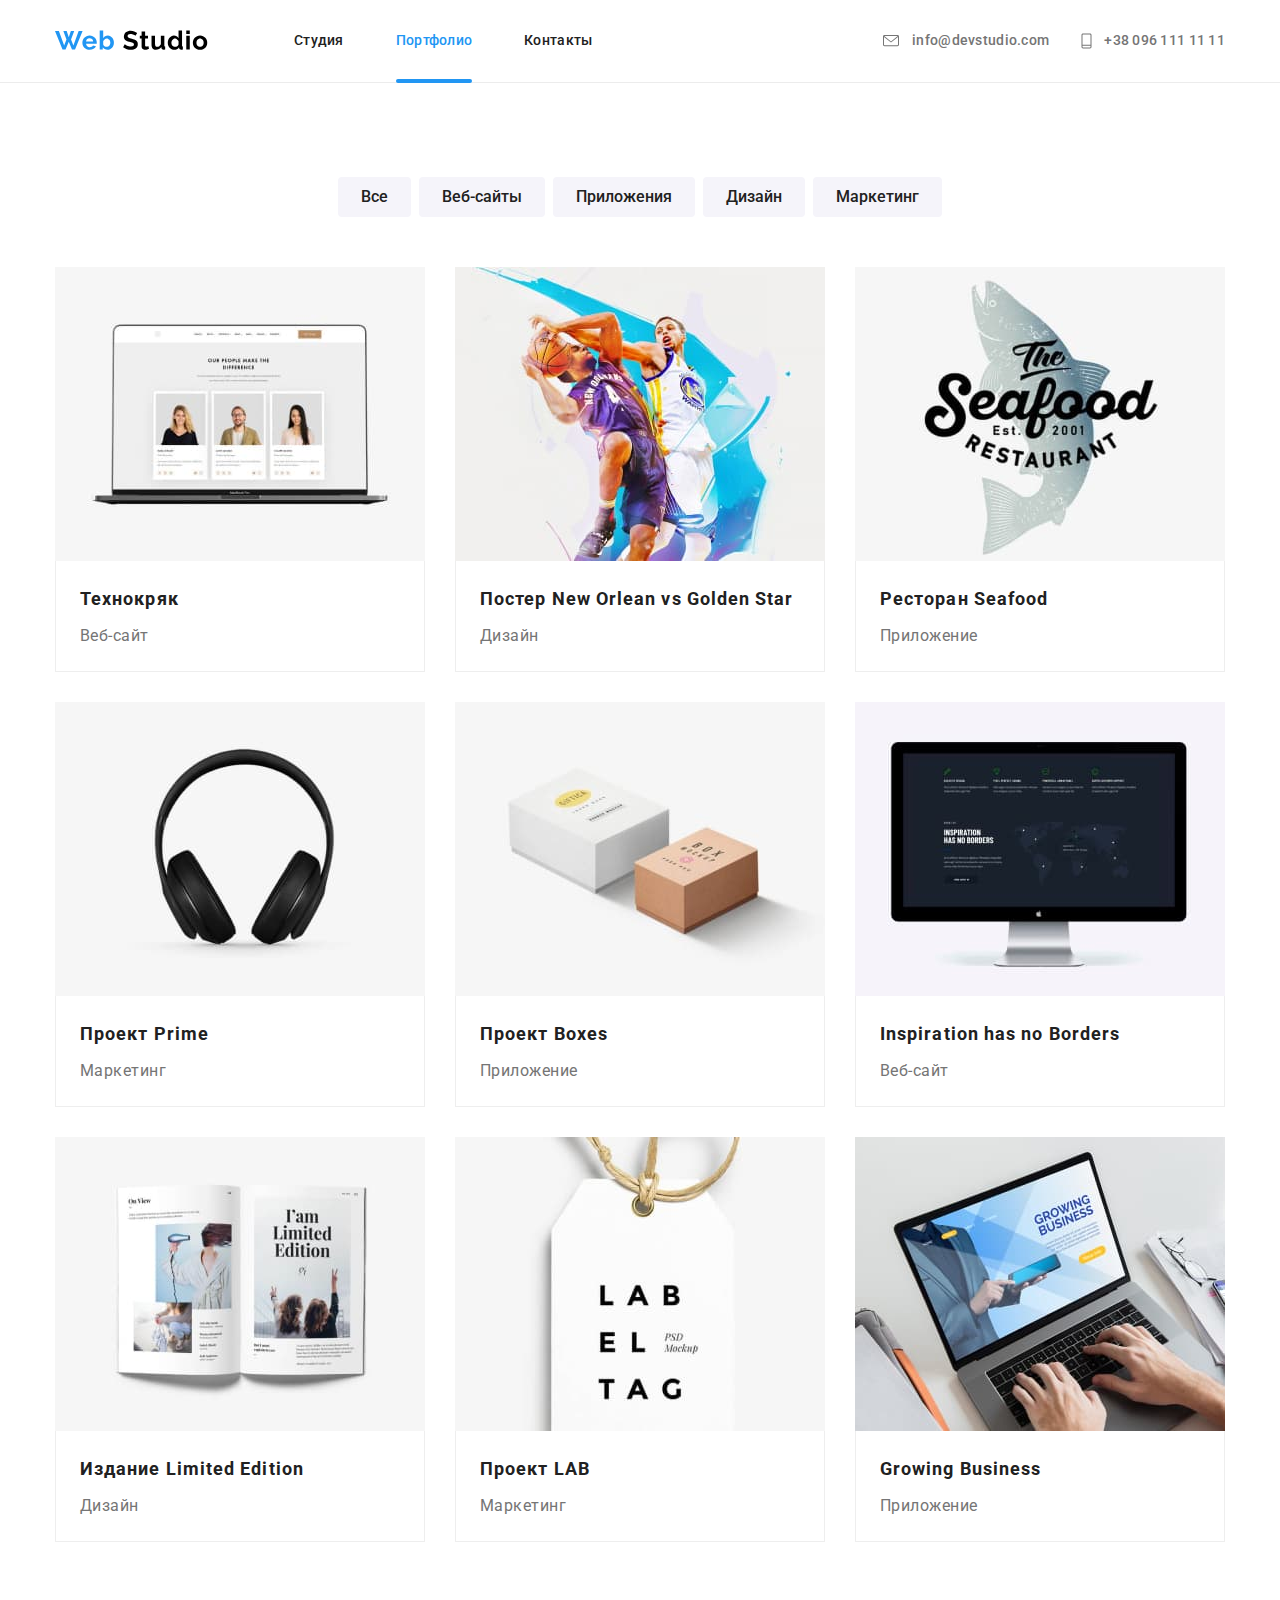
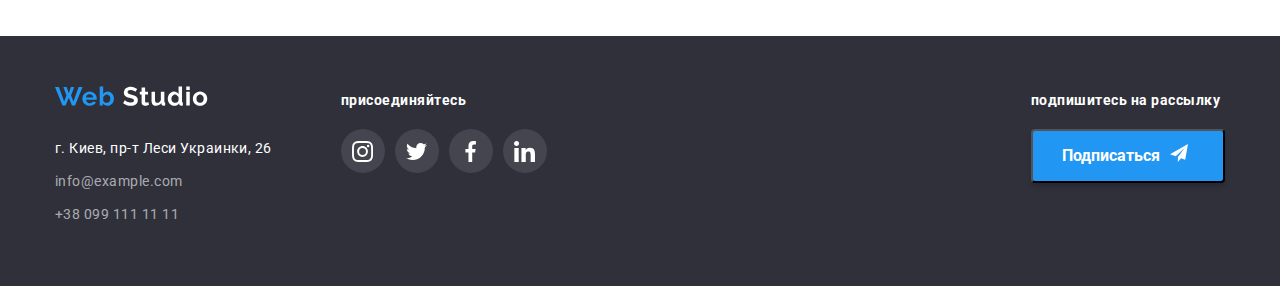
==== portfolio.html @ 6840ac12 "скопировал файлы с домашки 5" ====
<!DOCTYPE html>
<html lang="ru">
  <head>
    <meta charset="UTF-8" />
    <meta name="viewport" content=" dth=device-width, initial-scale=1.0" />
    <title>Portfolio</title>

    <link
      href="https://fonts.googleapis.com/css2?family=Raleway:wght@700&family=Roboto:wght@400;700&display=swap"
      rel="stylesheet"
    />
    <link
      rel="stylesheet"
      href="https://cdn.jsdelivr.net/npm/modern-normalize@0.6.0/modern-normalize.min.css"
    />
    <!-- <link rel="stylesheet" href="./css/normalize.css" /> -->
    <link rel="stylesheet" href="./css/portfolio.css" />
  </head>
  <body>
    <header class="header">
      <nav class="container sait-nav">
        <a class="logo" href="./index.html">
          <img
            class="logo-img"
            src="./img/WebStudio.svg"
            alt="Основной логотип Веб Студия"
          />
        </a>

        <ul class="list link-nav">
          <li class="link-nav-list">
            <a class="link header" href="./index.html">Студия</a>
          </li>
          <li class="link-nav-list">
            <a class="link header active" href="./portfolio.html">Портфолио</a>
          </li>
          <li class="link-nav-list">
            <a class="link header" href="/">Контакты</a>
          </li>
        </ul>
        <ul class="list contacts-nav">
          <li class="contacts-list">
            <a class="contacts" href="mailto:info@devstudio.com">
              <svg class="nav-icon-mail-tel" width="22px" height="16px">
                <use href="./img/symbol-defs.svg#icon-email"></use>
              </svg>
              info@devstudio.com</a
            >
          </li>
          <li class="contacts-list">
            <a class="contacts" href="tel:380961111111">
              <svg class="nav-icon-mail-tel" width="15px" height="20px">
                <use href="./img/symbol-defs.svg#icon-phone"></use>
              </svg>
              +38 096 111 11 11</a
            >
          </li>
        </ul>
      </nav>
    </header>
    <main class="main">
      <!-- скрытый заголовок -->
      <h1 class="main-title">Наши работы</h1>
      <!-- Фильтр отбора по типу предлагаемых работ-->
      <div class="container">
        <ul class="list container-buttoms">
          <li class="nav-buttom">
            <button class="button" type="button">Все</button>
          </li>
          <li class="nav-buttom">
            <button class="button" type="button">Веб-сайты</button>
          </li>
          <li class="nav-buttom">
            <button class="button" type="button">Приложения</button>
          </li>
          <li class="nav-buttom">
            <button class="button" type="button">Дизайн</button>
          </li>
          <li class="nav-buttom">
            <button class="button" type="button">Маркетинг</button>
          </li>
        </ul>
      </div>

      <!-- Портфолио всех услуг, превью работ -->
      <section>
        <div class="container">
          <ul class="list list-examples">
            <li class="item-examples">
              <a class="examples" href="">
                  <div class="examples-window">
                    <img
                       class="img"
                       src="./img/portfolio/one.jpg"
                       alt="Синий квадрат"
                    />
                     <div class="clarify-window">
                      <p class="clarify-text">
                        Технокряк это современная площадка распространения
                        коронавируса. Компании используют эту платформу для
                        цифрового шпионажа и атак на защищённые сервера конкурентов.
                      </p>
                    </div>

                  </div>
                <div class="card-content">
                  <h2 class="examples-title">Технокряк</h2>
                  <p class="examples-filter">Веб-сайт</p>
                  
                </div>
              </a>
            </li>
            <li class="item-examples">
              <a class="examples" href="">
                <div class="examples-window"> 
                  <img src="./img/portfolio/two.jpg" alt="Два баскетболиста" />
                    <div class="clarify-window">
                      <p class="clarify-text">
                        Технокряк это современная площадка распространения
                        коронавируса. Компании используют эту платформу для
                        цифрового шпионажа и атак на защищённые сервера конкурентов.
                       </p> 
                  </div>
                </div>
                <div class="card-content">
                  <h2 class="examples-title">
                    Постер New Orlean vs Golden Star
                  </h2>
                  <p class="examples-filter">Дизайн</p>
                  
                </div>
              </a>
            </li>
            <li class="item-examples">
              <a class="examples" href="">
                <div class="examples-window">  
                    <img
                      src="./img/portfolio/three.jpg"
                      alt="Логотип ресторана с рыбой"
                    />
                      <div class="clarify-window">
                        <p class="clarify-text">
                          Технокряк это современная площадка распространения
                          коронавируса. Компании используют эту платформу для
                          цифрового шпионажа и атак на защищённые сервера конкурентов.
                        </p>
                      </div>
                  </div>
                  <div class="card-content">
                    <h2 class="examples-title">Ресторан Seafood</h2>
                    <p class="examples-filter">Приложение</p>
                    
                  </div>
                
              </a>
            </li>
            <li class="item-examples">
              <a class="examples" href="">
                <div class="examples-window">
                  <img src="./img/portfolio/four.jpg" alt="Наушники" />
                  <div class="clarify-window">
                    <p class="clarify-text">
                      Технокряк это современная площадка распространения
                      коронавируса. Компании используют эту платформу для
                      цифрового шпионажа и атак на защищённые сервера конкурентов.
                    </p>
                  </div>
                </div>
                  <div class="card-content">
                    <h2 class="examples-title">Проект Prime</h2>
                    <p class="examples-filter">Маркетинг</p>
                    
                  </div>
              </a>
            </li>
            <li class="item-examples">
              <a class="examples" href="">
                  <div class="examples-window">
                    <img src="./img/portfolio/five.jpg" alt="коробки" />
                    <div class="clarify-window">
                      <p class="clarify-text">
                        Технокряк это современная площадка распространения
                        коронавируса. Компании используют эту платформу для
                        цифрового шпионажа и атак на защищённые сервера конкурентов.
                      </p>
                    </div>
                  </div>
                 <div class="card-content">
                  <h2 class="examples-title">Проект Boxes</h2>
                  <p class="examples-filter">Приложение</p>
                </div>
              </a>
            </li>
            <li class="item-examples">
              <a class="examples" href="">
                <div class="examples-window">
                  <img src="./img/portfolio/six.jpg" alt="Монитор" />
                  <div class="clarify-window">
                    <p class="clarify-text">
                      Технокряк это современная площадка распространения
                      коронавируса. Компании используют эту платформу для
                      цифрового шпионажа и атак на защищённые сервера конкурентов.
                    </p>
                  </div>
                </div>
                <div class="card-content">
                  <h2 class="examples-title">Inspiration has no Borders</h2>
                  <p class="examples-filter">Веб-сайт</p>
               
                </div>
              </a>
            </li>
            <li class="item-examples">
              <a class="examples" href="">
                <div class="examples-window">
                  <img src="./img/portfolio/seven.jpg" alt="Раскрытый журнал" />
                  <div class="clarify-window">
                    <p class="clarify-text">
                      Технокряк это современная площадка распространения
                      коронавируса. Компании используют эту платформу для
                      цифрового шпионажа и атак на защищённые сервера конкурентов.
                    </p>
                  </div>
                </div>   
                <div class="card-content">
                  <h2 class="examples-title">Издание Limited Edition</h2>
                  <p class="examples-filter">Дизайн</p>
                 
                </div>
              </a>
            </li>
            <li class="item-examples">
              <a class="examples" href="">
                <div class="examples-window">
                  <img src="./img/portfolio/eight.jpg" alt="Бирка" />
                  <div class="clarify-window">
                    <p class="clarify-text">
                      Технокряк это современная площадка распространения
                      коронавируса. Компании используют эту платформу для
                      цифрового шпионажа и атак на защищённые сервера конкурентов.
                    </p>
                  </div>
                </div>
                <div class="card-content">
                  <h2 class="examples-title">Проект LAB</h2>
                  <p class="examples-filter">Маркетинг</p>
                </div>
              </a>
            </li>
            <li class="item-examples">
              <a class="examples" href="">
                <div class="examples-window">
                  <img src="./img/portfolio/nine.jpg" alt="Открытый ноутбук" />
                  <div class="clarify-window">
                    <p class="clarify-text">
                      Технокряк это современная площадка распространения
                      коронавируса. Компании используют эту платформу для
                      цифрового шпионажа и атак на защищённые сервера конкурентов.
                    </p>
                  </div>
                </div>
                <div class="card-content">
                  <h2 class="examples-title">Growing Business</h2>
                  <p class="examples-filter">Приложение</p>
                  
                </div>
              </a>
            </li>
          </ul>
        </div>
      </section>
    </main>
    <footer class="footer">
      <div class="footer-content">
        <div>
          <a class="logo-footer" href="./index.html">
            <img
              class="logo-img"
              src="./img/Web-studio-f.svg"
              alt="Основной логотип Веб Студия"
            />
          </a>

          <address class="adress">
            г. Киев, пр-т Леси Украинки, 26 <br />

            <a class="contacts-in-footer" href="mailto:info@example.com"
              >info@example.com</a
            >
            <br />

            <a class="contacts-in-footer" href="tel:+390991111111"
              >+38 099 111 11 11</a
            >
          </address>
        </div>
        <!-- секция в футере- соцсети-->
        <section class="connect">
          <div class="follow">
            <h2 class="footer-title">присоединяйтесь</h2>
            <ul class="list contacts-team">
              <li class="icon-follow">
                <a
                  class="link team-icon-li"
                  href=""
                  aria-label="ссылка на инстаграм"
                >
                  <svg class="link-icon" width="21px" height="21px">
                    <use href="./img/symbol-defs.svg#icon-instagram"></use>
                  </svg>
                </a>
              </li>
              <li class="icon-follow">
                <a
                  class="link team-icon-li"
                  href="/"
                  aria-label="ссылка на твиттер"
                >
                  <svg class="link-icon" width="21px" height="21px">
                    <use href="./img/symbol-defs.svg#icon-twitter-1"></use>
                  </svg>
                </a>
              </li>
              <li class="icon-follow">
                <a
                  class="link team-icon-li"
                  href="/"
                  aria-label="ссылка на фейсбук"
                >
                  <svg class="link-icon" width="21px" height="21px">
                    <use href="./img/symbol-defs.svg#icon-facebook-1"></use>
                  </svg>
                </a>
              </li>
              <li class="icon-follow">
                <a
                  class="link team-icon-li"
                  href="/"
                  aria-label="ссылка на линкедин"
                >
                  <svg class="link-icon" width="21px" height="21px">
                    <use href="./img/symbol-defs.svg#icon-linkedin"></use>
                  </svg>
                </a>
              </li>
            </ul>
          </div>
        </section>
        <div class="mailing">
          <h2 class="footer-title">подпишитесь на рассылку</h2>
          <button class="mail-to" type="button">
            Подписаться
            <svg class="mail-icon" width="24px" height="24px">
              <use href="./img/symbol-defs.svg#icon-plain"></use>
            </svg>
          </button>
        </div>
      </div>
    </footer>
  </body>
</html>
---- css/portfolio.css ----
/* Палитра */
/* Цвет акцентра #2196F3 */
/* Белый цвет текста #FFFFFF */
/* Вспомогательный цвет шрифта #212121 */
/* основной цвет шрифта #757575 */
/* Основной цвет фона  в портфолио #E5E5E5 */
/* Основной цвет фона на титуле #F5F4FA */

/* Шаблоны для использования */
:root {
  --accent-collor: #2196f3;
  --text-color: #757575;
  --title-color: #212121;
  --text-color-w: #ffffff;
  --background-grey: #e5e5e5;
  --background-white: #f5f4fa;
}


body {
  background-color: var(--text-color-w);
  color: var(--text-color);
  font-family: Roboto, sans-serif;
  font-style: normal;
  font-weight: 400;
  letter-spacing: 0.03em;
}

/* Основной класс для ссылки */
.link {
  color: #212121;
  text-decoration: none;
  border: 1px solid transparent;
  
  transition-property: color;
  transition-duration: 250ms;
  transition-timing-function: cubic-bezier(0.4, 0, 0.2, 1);
}



.link:hover,
.link:focus {
  color: var(--accent-collor);
 
}

/* Шаблон для Изображений  */

img {
  display: block;
  max-width: 100%;
  height: auto;
}


/* шаблон-класс для списка,
 убирает точки обнуляет падинг и марджин */

.list {
  padding: 0px;
  margin: 0px;

  list-style: none;
}

/*  Шаблон контейнер */

.container {
  display: flex;
  padding-left: 15px;
  padding-right: 15px;
  width: 1200px;
  margin-left: auto;
  margin-right: auto;
  /* border: 1px solid red; */
}

/* header */

.header {
  background-color: var(--text-color-w);
  
  /* outline: bottom 1px solid #ECECEC ; */
}

.sait-nav {
  
  align-items: center;

  display: flex;
  
}

.logo {
  display: block;
}

.logo-img {
  margin: 0px;
  padding: 0px;

  width: 153px;
  height: 31px;
  display: block;
  text-decoration: none;
}

.link-nav {
  margin-left: 85px;
  display: flex;
  
  
}

.link-nav-list:not(:last-child) {
  margin-right: 50px;
}



.link.header {
  position: relative;
  display: block;
  padding-top: 32px;
  padding-bottom: 32px;

  font-weight: 500;
  font-size: 14px;
  line-height: 1.14;
  letter-spacing: 0.02em;
}

.active {
  color: var(--accent-collor);
}

.active::after {
  content: '';
  position: absolute;
  left:0;
  bottom: 0;
  transform: translate(0%, 50%);

  height: 4px;
  width: 100%;
  border-radius: 4px;
  background-color: var(--accent-collor);
}


.contacts-nav {
  display: flex;
  align-items: center;
  margin-left: auto;
  /* margin-top: 32px;
  margin-bottom: 32px; */
  
}


.contacts-list {
  align-items: center;
  justify-content: center;
}

.nav-icon-mail-tel {
  margin-right: 10px;
  fill: currentColor;
}

.contacts-nav .contacts-list + .contacts-list {
  margin-left: 30px;
}

.contacts {
   display: flex;
  align-items: center;

  color: var(--text-color);
  font-size: 14px;
  line-height: 1.14;
  text-decoration: none;
  font-weight: 500;
  letter-spacing: 0.02em;

  transition-property: color;
  transition-duration: 250ms;
  transition-timing-function: cubic-bezier(0.4, 0, 0.2, 1);
}

.contacts:hover,
.contacts:focus {
  color: var(--accent-collor);
}

/* Главный контент страницы main */

.main{
  border-top: 1px solid #ECECEC;
}

.main-title {

  position: absolute;
  opacity: 0;
  
  font-size: 0px;
  margin: 0;
  padding: 0;
  height: 0;
  width: 0;
}

/* Кнопки навигации */

.container-buttoms {
  margin-left: auto;
  margin-right: auto;
  padding-top: 94px;
  padding-bottom: 50px;
  display: flex;
}

.container-buttoms .nav-buttom + .nav-buttom {
  margin-left: 8px;
}

/* Шаблон кнопки */

.button {
  padding: 6px 22px;
  border: 1px solid transparent;
  /* box-shadow: 0px 2px 2px rgba(0, 0, 0, 0.12), 0px 1px 2px rgba(0, 0, 0, 0.08), 0px 3px 1px rgba(0, 0, 0, 0.1); */
  border-radius: 4px;

  background-color: var(--background-white);
  color: #212121;
  font-size: 16px;
  line-height: 1.63;
  font-weight: 500;
  text-align: center;

  transition-property: color,background-color,box-shadow;
  transition-duration: 250ms;
  transition-timing-function: cubic-bezier(0.4, 0, 0.2, 1);
}
.button:hover,
.button:focus {
  background-color: var(--accent-collor);
  color: #ffffff;
  /* border-radius: 4px; */
  box-shadow: 0px 2px 2px rgba(0, 0, 0, 0.12), 0px 1px 2px rgba(0, 0, 0, 0.08), 0px 3px 1px rgba(0, 0, 0, 0.1);
}

.nav-buttom {
  padding: 0px;
}

/*  
Секция примеров наших робот

*/

.list-examples {
  /* justify-content: space-between; */
  display: flex;
  flex-wrap: wrap;
  padding-bottom: 94px;
}

.examples {
  display: block;
  /* width: 370px; */

  text-decoration: none;
  color: var(--text-color-w);
  font-size: 18px;
  line-height: 1.56;

  transition-property: box-shadow;
  transition-duration: 250ms;
  transition-timing-function: cubic-bezier(0.4, 0, 0.2, 1);
}

.examples:hover,
.examples:focus {
  box-shadow: 1px 4px 6px rgba(0, 0, 0, 0.16), 0px 4px 4px rgba(0, 0, 0, 0.06), 0px 1px 1px rgba(0, 0, 0, 0.12);
}

.item-examples {
  width: calc:((100% - 60px) / 3);
  margin-right: 30px;
}

.item-examples:nth-child(3n) {
  margin-right: 0px;
}

.item-examples:nth-child(n + 4) {
  margin-top: 30px;

}

/* Окно уточнения */

.examples-window {
  position: relative;
  overflow: hidden;
}

.clarify-window {
  position: absolute;

  background: rgba(33, 150, 243, 0.9);

  width: 100%;
  height: 100%;
  top: 0;
  left: 0;
  padding: 63px 24px;
  opacity: 0;

  transition-property: opacity, transform;
  transform: translateY(100%);
  transition-duration:250ms;
  transition-timing-function:cubic-bezier(0.4, 0, 0.2, 1);
  
}

.examples:hover .clarify-window,
.examples:focus .clarify-window {
  opacity: 1;
  transform: translateY(0);
}


/* .list-examples
  .item-examples
  + .item-examples
  + .item-examples
  + .item-examples {
  margin-top: 30px;
} */

.card-content {
  padding: 20px 24px;
  border-bottom: 1px solid #EEEEEE;
  border-right: 1px solid #EEEEEE;
  border-left: 1px solid #EEEEEE;
  /* background-color: blue; */
}


.examples-title {
  display: block;
  
   margin: 0px;

  color: var(--title-color);
  font-weight: 700;
  font-size: 18px;
  line-height: 2;
  letter-spacing: 0.06em;
}
.examples-filter {
  display: block;
  margin-top: 4px;
  margin-bottom: 0px;

  color: var(--text-color);
  font-size: 16px;
  line-height: 1.88;
}

/* Footer */
.footer-content {
  display: flex;
  padding-left: 15px;
  padding-right: 15px;
  width: 1200px;
  margin-left: auto;
  margin-right: auto;
}

.logo-footer {
  display: inline-block;
  margin-top: 45px;
  margin-bottom: 0px;
}

.footer {
  display: flex;
  background-color: #2f303a;
  padding-bottom: 60px;
}

.adress {
  display: block;
  margin-top: 20px;

  color: var(--text-color-w);
  font-size: 14px;
  line-height: 1.71;
  font-style: normal;
}

.contacts-in-footer {
  display: inline-block;
  margin-top: 9px;

  color: rgba(255, 255, 255, 0.6);
  font-size: 14px;
  line-height: 1.71;
  font-weight: 400;
  text-decoration: none;
  font-style: normal;

  transition-property: color;
  transition-duration: 250ms;
  transition-timing-function: cubic-bezier(0.4, 0, 0.2, 1);
}

.contacts-in-footer:hover,
.contacts-in-footer:focus {
  outline: none;
  color: var(--accent-collor);
  /* border: 1px solid var(--accent-collor); */
}

.contacts-links {
  display: flex;
}

.connect {
  display: block;
}

.follow {
  display: block;
  margin-left: 69px;
  margin-top: 57px;
}

.footer-title {
  margin-bottom: 20px;
  margin-top: 0px;

  color: var(--text-color-w);
  font-size: 14px;
  line-height: 1.14;
  font-weight: 700;
  /* text-align: center; */
}
.icon-follow {
  border-radius: 50%;
  background: rgba(255, 255, 255, 0.1);
}

.icon-follow > .team-icon-li {
  fill: var(--text-color-w);
}

.mailing {
  display: inline-block;
  padding-top: 57px;
  margin-left: auto;
}

.mail-to {
  display: flex;
  padding: 10px 29px;
  border-radius: 4px;

  align-items: center;
  justify-content: center;

  background-color: var(--accent-collor);
  color: var(--text-color-w);
  font-family: Roboto;
  font-style: normal;
  font-weight: bold;
  font-size: 16px;
  line-height: 30px;
  box-shadow: 0px 4px 4px rgba(0, 0, 0, 0.15);
}

.mail-icon {
  margin-left: 10px;
  fill: #ffffff;
}

/* Css для иконок в футере */

.contacts-team {
  justify-content: center;
  display: flex;
}

.contacts-team > li {
  display: flex;
  height: 44px;
  margin-right: 10px;
  width: 44px;
  height: 44px;
}

.contacts-team > li:last-child {
  margin-right: 0px;
}

.team-icon-li {
  display: flex;
  justify-content: center;
  align-items: center;

  fill: var(--text-color);

  width: 44px;
  height: 44px;
  border-radius: 50%;


  transition-property: fill,background-color ;
  transition-duration: 250ms;
  transition-timing-function: cubic-bezier(0.4, 0, 0.2, 1);
}
.link-icon-team {
  fill: currentColor;

}



.team-icon-li:hover,
.team-icon-li:focus {
  outline: none;
 
  background-color: var(--accent-collor);
  
}



.contacts-links {
  display: flex;
}

.connect {
  display: block;
}

.follow {
  display: block;
  margin-left: 69px;
  margin-top: 57px;
}

.footer-title {
  margin-bottom: 20px;
  margin-top: 0px;
  color: var(--text-color-w);
  font-size: 14px;
  line-height: 1.14;
  font-weight: 700;
  /* text-align: center; */
} */
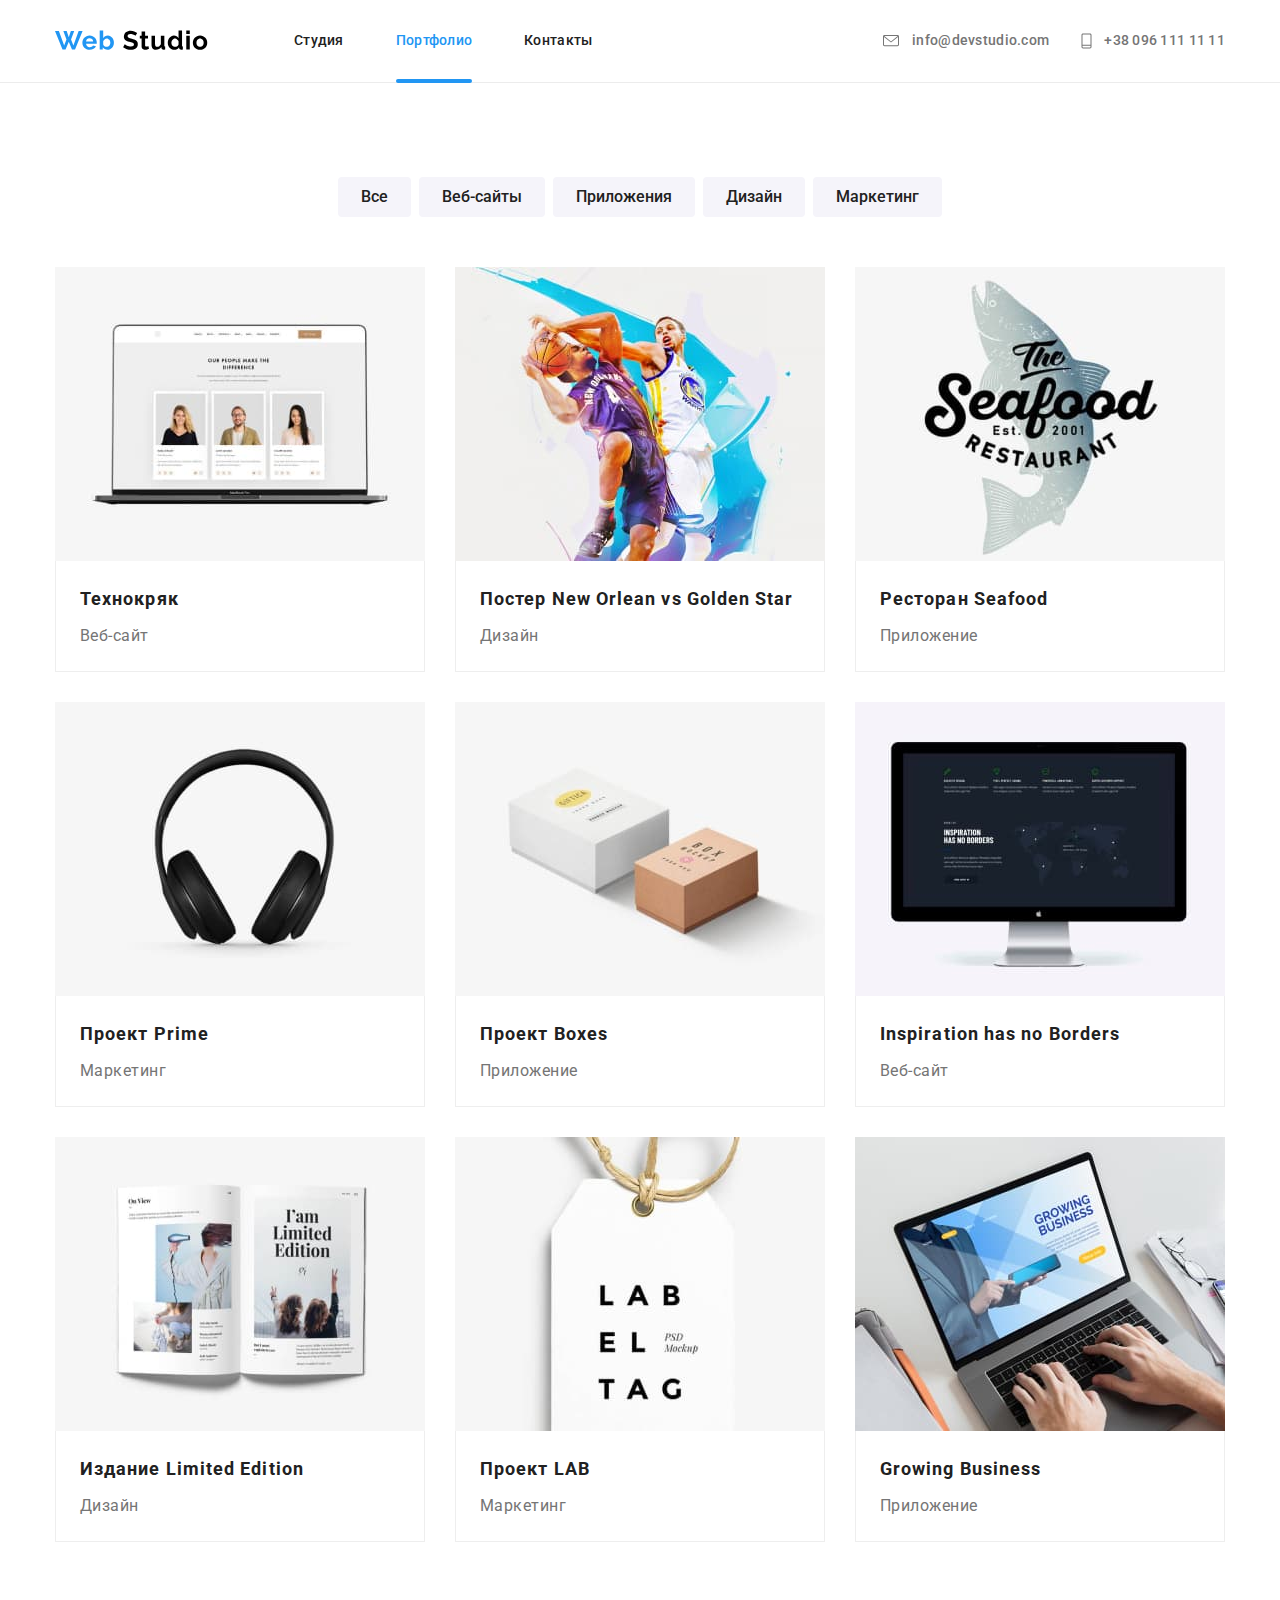
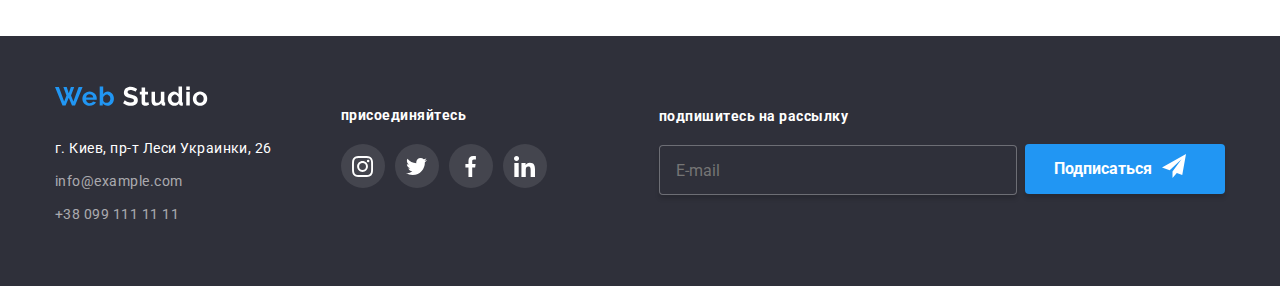
==== commit 5ebbce8b: "закончил ДЗ6" ====
--- a/portfolio.html
+++ b/portfolio.html
@@ -60,24 +60,24 @@
     </header>
     <main class="main">
       <!-- скрытый заголовок -->
-      <h1 class="main-title">Наши работы</h1>
+      <h1 class="visually-hidden">Наши работы</h1>
       <!-- Фильтр отбора по типу предлагаемых работ-->
       <div class="container">
         <ul class="list container-buttoms">
           <li class="nav-buttom">
-            <button class="button" type="button">Все</button>
-          </li>
-          <li class="nav-buttom">
-            <button class="button" type="button">Веб-сайты</button>
-          </li>
-          <li class="nav-buttom">
-            <button class="button" type="button">Приложения</button>
-          </li>
-          <li class="nav-buttom">
-            <button class="button" type="button">Дизайн</button>
-          </li>
-          <li class="nav-buttom">
-            <button class="button" type="button">Маркетинг</button>
+            <button class="button" type="radio">Все</button>
+          </li>
+          <li class="nav-buttom">
+            <button class="button" type="radio">Веб-сайты</button>
+          </li>
+          <li class="nav-buttom">
+            <button class="button" type="radio">Приложения</button>
+          </li>
+          <li class="nav-buttom">
+            <button class="button" type="radio">Дизайн</button>
+          </li>
+          <li class="nav-buttom">
+            <button class="button" type="radio">Маркетинг</button>
           </li>
         </ul>
       </div>
@@ -270,8 +270,11 @@
         </div>
       </section>
     </main>
+
+    <!-- ========= Footer======= -->
+
     <footer class="footer">
-      <div class="footer-content">
+      <d class="footer-content">
         <div>
           <a class="logo-footer" href="./index.html">
             <img
@@ -297,7 +300,7 @@
         <!-- секция в футере- соцсети-->
         <section class="connect">
           <div class="follow">
-            <h2 class="footer-title">присоединяйтесь</h2>
+            <b class="footer-title">присоединяйтесь</b>
             <ul class="list contacts-team">
               <li class="icon-follow">
                 <a
@@ -347,7 +350,12 @@
           </div>
         </section>
         <div class="mailing">
-          <h2 class="footer-title">подпишитесь на рассылку</h2>
+          <div class="subscription">  
+            <b class="footer-title">подпишитесь на рассылку</b>
+            <label  class="mail-input">
+              <input class="input-mail" type="email" placeholder="E-mail">
+            </label>
+          </div>
           <button class="mail-to" type="button">
             Подписаться
             <svg class="mail-icon" width="24px" height="24px">
@@ -355,7 +363,7 @@
             </svg>
           </button>
         </div>
-      </div>
+      </d iv>
     </footer>
   </body>
 </html>
--- a/css/portfolio.css
+++ b/css/portfolio.css
@@ -200,16 +200,16 @@
   border-top: 1px solid #ECECEC;
 }
 
-.main-title {
-
+.visually-hidden {
   position: absolute;
-  opacity: 0;
-  
-  font-size: 0px;
-  margin: 0;
+  width: 1px;
+  height: 1px;
+  margin: -1px;
+  border: 0;
   padding: 0;
-  height: 0;
-  width: 0;
+  clip: rect(0 0 0 0);
+  overflow: hidden;
+
 }
 
 /* Кнопки навигации */
@@ -251,6 +251,7 @@
   color: #ffffff;
   /* border-radius: 4px; */
   box-shadow: 0px 2px 2px rgba(0, 0, 0, 0.12), 0px 1px 2px rgba(0, 0, 0, 0.08), 0px 3px 1px rgba(0, 0, 0, 0.1);
+  outline-style: none;
 }
 
 .nav-buttom {
@@ -373,7 +374,10 @@
   line-height: 1.88;
 }
 
-/* Footer */
+/* =======Footer=========*/
+
+
+
 .footer-content {
   display: flex;
   padding-left: 15px;
@@ -425,7 +429,7 @@
 .contacts-in-footer:focus {
   outline: none;
   color: var(--accent-collor);
-  /* border: 1px solid var(--accent-collor); */
+ 
 }
 
 .contacts-links {
@@ -443,6 +447,7 @@
 }
 
 .footer-title {
+  display: block;
   margin-bottom: 20px;
   margin-top: 0px;
 
@@ -461,9 +466,14 @@
   fill: var(--text-color-w);
 }
 
+/*  Блок 
+         подписываемся 
+                   на рассылку
+         
+*/
+
 .mailing {
-  display: inline-block;
-  padding-top: 57px;
+  display: flex;
   margin-left: auto;
 }
 
@@ -471,9 +481,10 @@
   display: flex;
   padding: 10px 29px;
   border-radius: 4px;
-
-  align-items: center;
-  justify-content: center;
+  
+  width: 200px;
+  height: 50px;
+  margin-top: 108px;
 
   background-color: var(--accent-collor);
   color: var(--text-color-w);
@@ -483,12 +494,40 @@
   font-size: 16px;
   line-height: 30px;
   box-shadow: 0px 4px 4px rgba(0, 0, 0, 0.15);
-}
+  border-style: none;
+
+}
+
+.mail-to:focus,
+.mail-to:hover {
+  outline-style: none;
+}
+
 
 .mail-icon {
   margin-left: 10px;
   fill: #ffffff;
 }
+
+.subscription {
+  display: inline-block;
+  margin-right: 8px;
+  margin-top: 73px;
+
+}
+.input-mail {
+  width: 358px;
+  height: 50px;
+  border: 1px solid rgba(255, 255, 255, 0.3);
+  box-sizing: border-box;
+  box-shadow: 0px 4px 4px rgba(0, 0, 0, 0.15);
+  border-radius: 4px;
+  background-color: #2F303A;
+  padding-left:16px;
+
+}
+
+
 
 /* Css для иконок в футере */
 
@@ -520,17 +559,15 @@
   height: 44px;
   border-radius: 50%;
 
-
   transition-property: fill,background-color ;
   transition-duration: 250ms;
   transition-timing-function: cubic-bezier(0.4, 0, 0.2, 1);
 }
+
 .link-icon-team {
   fill: currentColor;
 
 }
-
-
 
 .team-icon-li:hover,
 .team-icon-li:focus {
@@ -553,7 +590,7 @@
 .follow {
   display: block;
   margin-left: 69px;
-  margin-top: 57px;
+  margin-top: 72px;
 }
 
 .footer-title {
